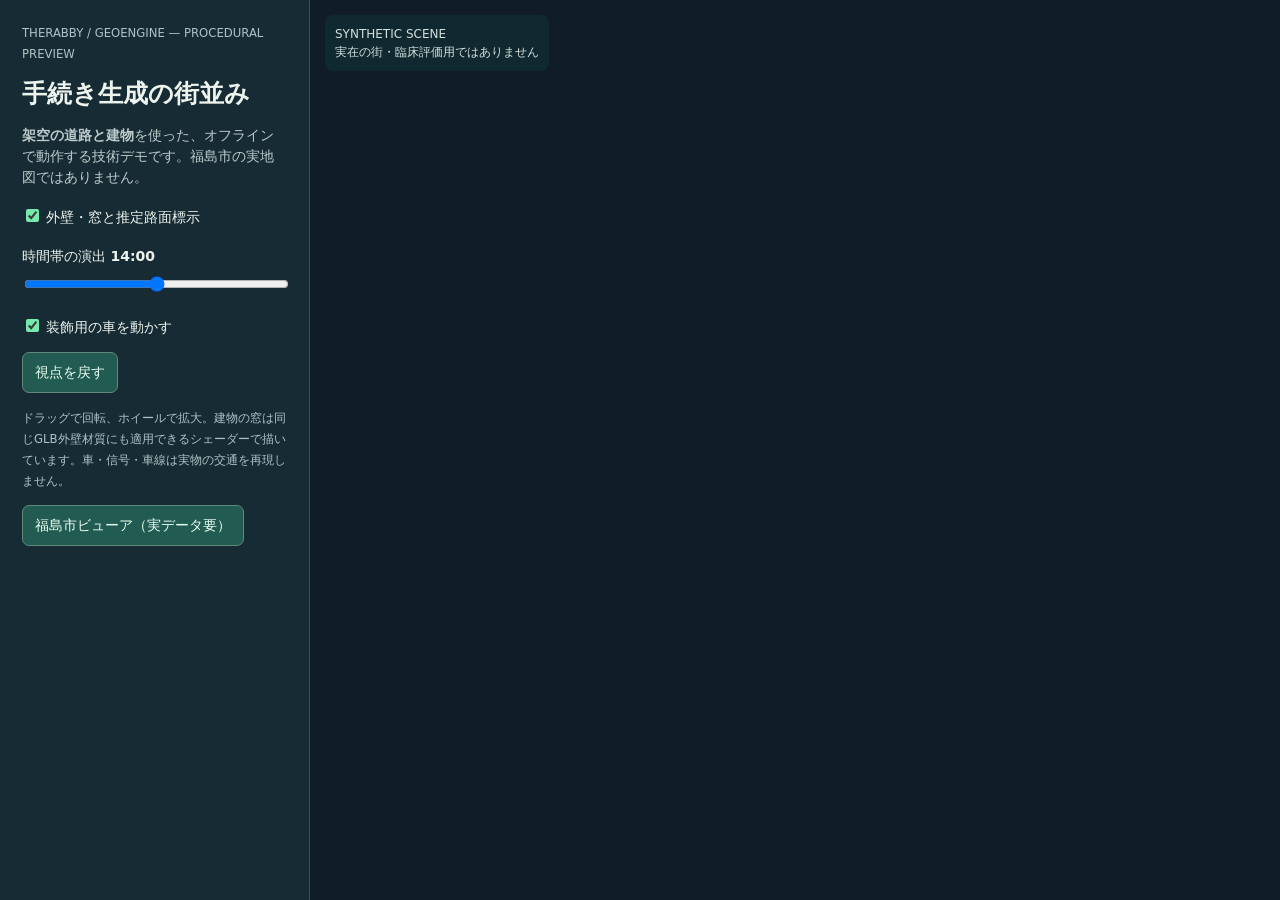
==== viewer/procedural-city-demo.html @ 66b195e8 "feat: add standalone synthetic procedural-city preview UI" ====
<!doctype html>
<html lang="ja">
<head>
  <meta charset="utf-8">
  <meta name="viewport" content="width=device-width,initial-scale=1">
  <title>Therabby GeoEngine | 手続き生成デモ</title>
  <style>
    :root{font:14px/1.5 system-ui,"Noto Sans JP",sans-serif;color:#edf4ee;background:#101c28}
    *{box-sizing:border-box}body{margin:0}#app{display:grid;grid-template-columns:310px minmax(0,1fr);height:100vh}
    aside{padding:22px;background:#172b34;overflow:auto;border-right:1px solid #35515b}
    h1{font-size:25px;line-height:1.22;margin:15px 0}h2{font-size:13px;color:#a8dcc8}
    p{color:#bdcbcc}small{color:#abc4c5}label{display:block;margin:18px 0 7px}
    input[type=range]{width:100%}button,a.button{font:inherit;display:inline-block;padding:9px 12px;color:#eafff4;text-decoration:none;border:1px solid #64877c;border-radius:7px;background:#225b51;cursor:pointer}
    input[type=checkbox]{accent-color:#78e9ad}#clock{font-weight:700}main{position:relative;min-width:0;overflow:hidden}
    canvas{display:block}#label{position:absolute;left:15px;top:15px;pointer-events:none;color:#d3e1df;background:#112b31d8;padding:10px;border-radius:8px;font-size:12px}
    #error{color:#ffab9c;white-space:pre-wrap}
    @media(max-width:720px){#app{display:flex;flex-direction:column}aside{max-height:43vh;padding:14px}main{flex:1}}
  </style>
  <script type="importmap">{"imports":{"three":"./vendor/three/build/three.module.js","three/addons/":"./vendor/three/examples/jsm/"}}</script>
</head>
<body>
  <div id="app">
    <aside>
      <small>THERABBY / GEOENGINE — PROCEDURAL PREVIEW</small>
      <h1>手続き生成の街並み</h1>
      <p><strong>架空の道路と建物</strong>を使った、オフラインで動作する技術デモです。福島市の実地図ではありません。</p>
      <label><input type="checkbox" id="mode" checked> 外壁・窓と推定路面標示</label>
      <label for="hour">時間帯の演出 <span id="clock">14:00</span></label>
      <input type="range" id="hour" min="5" max="23" step=".5" value="14">
      <label><input type="checkbox" id="cars" checked> 装飾用の車を動かす</label>
      <p><button type="button" id="reset">視点を戻す</button></p>
      <p><small>ドラッグで回転、ホイールで拡大。建物の窓は同じGLB外壁材質にも適用できるシェーダーで描いています。車・信号・車線は実物の交通を再現しません。</small></p>
      <p><a class="button" href="./citywide-v1.html?procedural=1">福島市ビューア（実データ要）</a></p>
      <p id="error" role="status"></p>
    </aside>
    <main id="viewport"><div id="label">SYNTHETIC SCENE<br>実在の街・臨床評価用ではありません</div></main>
  </div>
  <script type="module" src="./procedural-city-demo.js"></script>
</body>
</html>
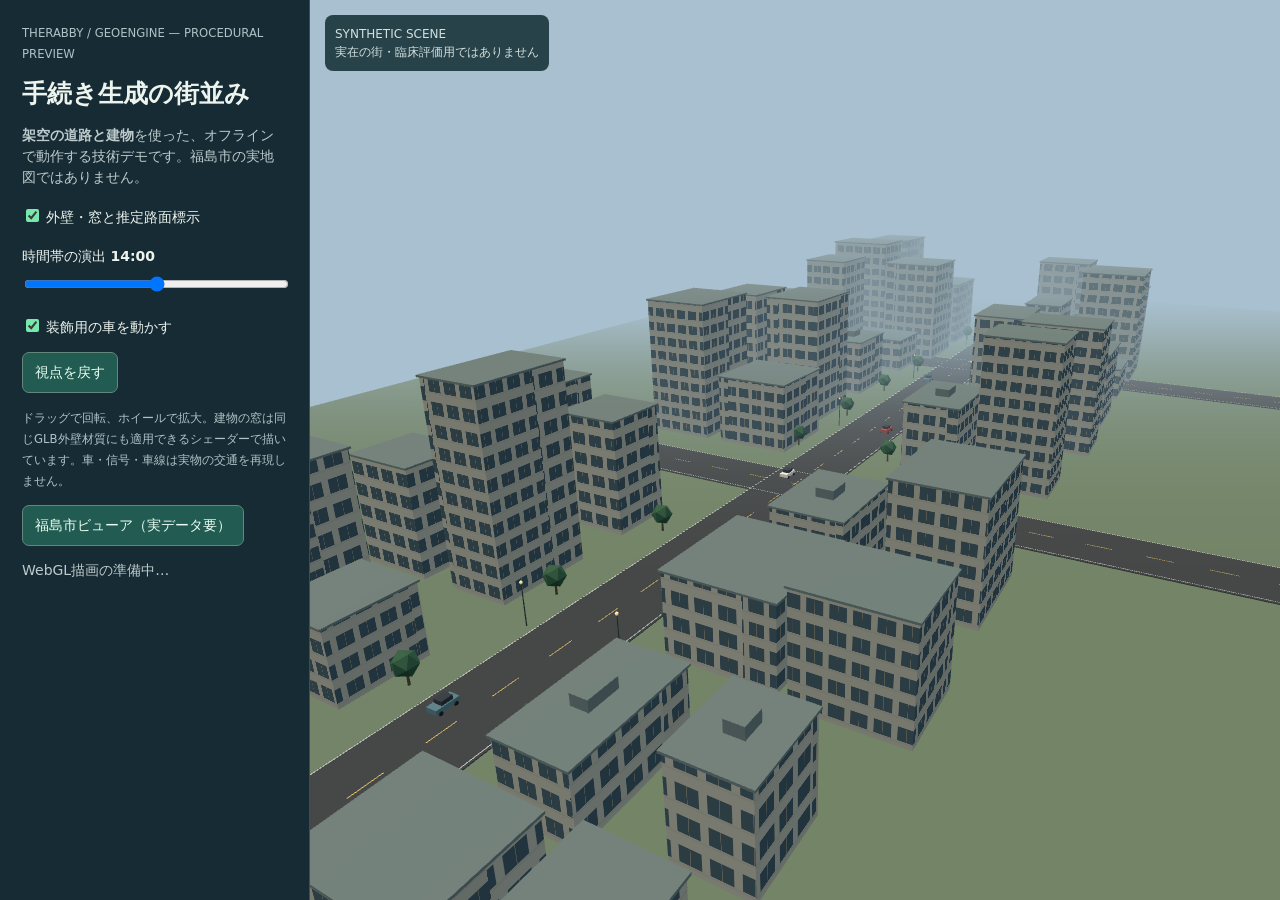
==== commit d3300910: "test: expose synthetic demo WebGL render health" ====
--- a/viewer/procedural-city-demo.html
+++ b/viewer/procedural-city-demo.html
@@ -31,6 +31,7 @@
       <p><button type="button" id="reset">視点を戻す</button></p>
       <p><small>ドラッグで回転、ホイールで拡大。建物の窓は同じGLB外壁材質にも適用できるシェーダーで描いています。車・信号・車線は実物の交通を再現しません。</small></p>
       <p><a class="button" href="./citywide-v1.html?procedural=1">福島市ビューア（実データ要）</a></p>
+      <p id="render-check" data-state="pending" role="status">WebGL描画の準備中…</p>
       <p id="error" role="status"></p>
     </aside>
     <main id="viewport"><div id="label">SYNTHETIC SCENE<br>実在の街・臨床評価用ではありません</div></main>
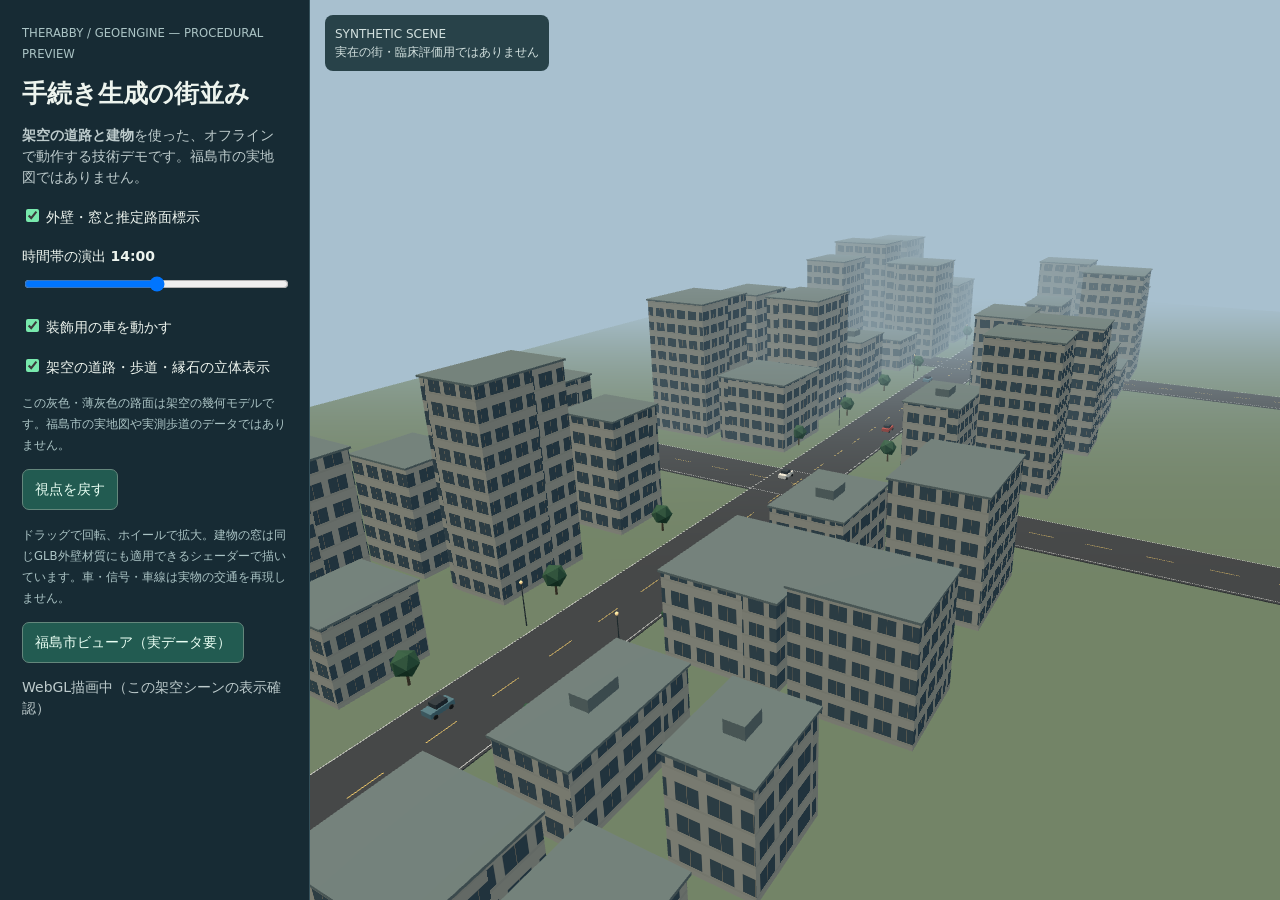
==== commit bd69d4a0: "feat: toggle synthetic 3D road/sidewalk/curb preview in demo" ====
--- a/viewer/procedural-city-demo.html
+++ b/viewer/procedural-city-demo.html
@@ -28,6 +28,8 @@
       <label for="hour">時間帯の演出 <span id="clock">14:00</span></label>
       <input type="range" id="hour" min="5" max="23" step=".5" value="14">
       <label><input type="checkbox" id="cars" checked> 装飾用の車を動かす</label>
+      <label><input type="checkbox" id="synthetic-split" checked> 架空の道路・歩道・縁石の立体表示</label>
+      <p><small>この灰色・薄灰色の路面は架空の幾何モデルです。福島市の実地図や実測歩道のデータではありません。</small></p>
       <p><button type="button" id="reset">視点を戻す</button></p>
       <p><small>ドラッグで回転、ホイールで拡大。建物の窓は同じGLB外壁材質にも適用できるシェーダーで描いています。車・信号・車線は実物の交通を再現しません。</small></p>
       <p><a class="button" href="./citywide-v1.html?procedural=1">福島市ビューア（実データ要）</a></p>
